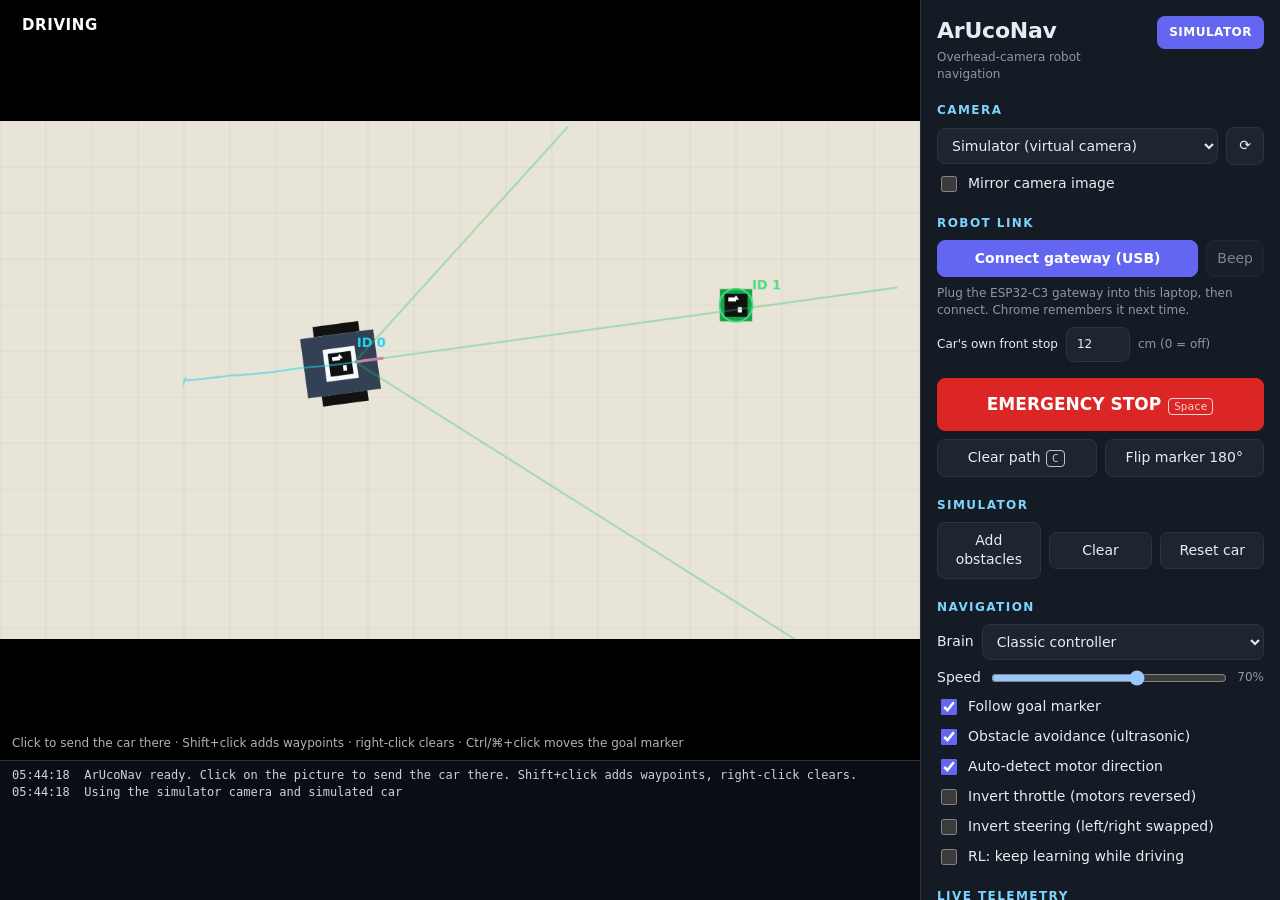
==== robotics/web/index.html @ 1a94e7d3 "Robotics: ArUcoNav web app (browser version of MarkerPilot) robotics/web is a static site: camera vi" ====
<!doctype html>
<html lang="en">
<head>
<meta charset="utf-8">
<meta name="viewport" content="width=device-width, initial-scale=1">
<title>ArUcoNav</title>
<meta name="description" content="Drive an ESP32 robot car to any point you click on an overhead camera picture. Runs in the browser: camera, ArUco markers, USB gateway.">
<link rel="icon" href="icon.svg" type="image/svg+xml">
<link rel="stylesheet" href="style.css">
<script src="vendor/cv.js"></script>
<script src="vendor/aruco.js"></script>
<script type="module" src="js/app.js"></script>
</head>
<body>
<div class="app">
  <section class="stage">
    <div class="view" id="view">
      <canvas id="canvas" width="1280" height="720"></canvas>
      <div class="banner" id="banner">Loading…</div>
      <div class="hint" id="hint">Click to send the car there · Shift+click adds waypoints · right-click clears<span id="simHint"> · Ctrl/⌘+click moves the goal marker</span></div>
    </div>
    <div class="log" id="log" aria-live="polite"></div>
  </section>

  <aside class="panel">
    <header class="brand">
      <div>
        <h1>ArUcoNav</h1>
        <p>Overhead-camera robot navigation</p>
      </div>
      <span class="pill" id="pill">SIMULATOR</span>
    </header>

    <h2>Camera</h2>
    <div class="row">
      <select id="camSelect" aria-label="Camera"><option value="sim">Simulator (virtual camera)</option></select>
      <button class="icon" id="camRefresh" title="Search for cameras again" aria-label="Search for cameras again">⟳</button>
    </div>
    <label class="check"><input type="checkbox" id="mirror"> Mirror camera image</label>

    <h2>Robot link</h2>
    <div class="row">
      <button class="primary" id="connectBtn">Connect gateway (USB)</button>
      <button id="beepBtn" title="Beep on the car">Beep</button>
    </div>
    <p class="note" id="serialNote"></p>
    <div class="row small">
      <label for="guard">Car's own front stop</label>
      <input type="number" id="guard" min="0" max="100" step="1"> <span class="unit">cm (0 = off)</span>
    </div>

    <button class="estop" id="estop">EMERGENCY STOP <kbd>Space</kbd></button>
    <div class="row two">
      <button id="clearBtn">Clear path <kbd>C</kbd></button>
      <button id="flipBtn">Flip marker 180°</button>
    </div>

    <div class="simbox" id="simBox">
      <h2>Simulator</h2>
      <div class="row three">
        <button id="obsBtn">Add obstacles</button>
        <button id="obsClear">Clear</button>
        <button id="carReset">Reset car</button>
      </div>
    </div>

    <h2>Navigation</h2>
    <div class="row">
      <label for="brain">Brain</label>
      <select id="brain"><option value="classic">Classic controller</option><option value="rl">Reinforcement learning</option></select>
    </div>
    <div class="row">
      <label for="speed">Speed</label>
      <input type="range" id="speed" min="0.2" max="1" step="0.05"><span class="unit" id="speedVal"></span>
    </div>
    <label class="check"><input type="checkbox" id="followGoal"> Follow goal marker</label>
    <label class="check"><input type="checkbox" id="obstacles"> Obstacle avoidance (ultrasonic)</label>
    <label class="check"><input type="checkbox" id="autoPol"> Auto-detect motor direction</label>
    <label class="check"><input type="checkbox" id="invT"> Invert throttle (motors reversed)</label>
    <label class="check"><input type="checkbox" id="invS"> Invert steering (left/right swapped)</label>
    <label class="check"><input type="checkbox" id="rlLearn"> RL: keep learning while driving</label>

    <h2>Live telemetry</h2>
    <dl class="tele" id="tele"></dl>
    <div class="bars" id="bars"></div>

    <h2>Markers</h2>
    <p class="note">Car: marker <b>ID 0</b> on top, arrow to the front. Goal: any other ID. Print at 100% scale.</p>
    <a class="button" href="markers.html" target="_blank" rel="noopener">Open printable markers</a>
    <p class="note keys">Keys: <kbd>W</kbd><kbd>A</kbd><kbd>S</kbd><kbd>D</kbd> drive by hand · <kbd>Space</kbd> stop · <kbd>C</kbd> clear · <kbd>F</kbd> full screen</p>
  </aside>
</div>
<video id="video" playsinline muted hidden></video>
</body>
</html>
---- robotics/web/style.css ----
/* Layout: control-room workstation. Live picture left (log under it), control panel right; stacks on narrow screens. */
:root {
  --bg: #0d1117;
  --panel: #151b24;
  --raised: #1d2531;
  --line: #2a3442;
  --fg: #e6edf3;
  --muted: #8b98a8;
  --accent: #6366f1;
  --accent-fg: #ffffff;
  --ok: #16a34a;
  --warn: #f59e0b;
  --bad: #dc2626;
  --sonar: #22c55e;
  --motor: #3b82f6;
  --font: system-ui, -apple-system, "Segoe UI", Roboto, Ubuntu, sans-serif;
  --mono: ui-monospace, "SF Mono", Menlo, Consolas, "DejaVu Sans Mono", monospace;
  color-scheme: dark;
}
* { box-sizing: border-box; }
html, body { height: 100%; }
body { margin: 0; background: var(--bg); color: var(--fg); font: 14px/1.4 var(--font); }
[hidden] { display: none !important; }

.app { display: grid; grid-template-columns: minmax(0, 1fr) 360px; height: 100%; }
.stage { display: grid; grid-template-rows: minmax(0, 1fr) 140px; min-width: 0; min-height: 0; }
.view { position: relative; background: #000; display: grid; place-items: center; min-height: 0; overflow: hidden; }
#canvas { max-width: 100%; max-height: 100%; cursor: crosshair; display: block; }
.banner {
  position: absolute; top: 12px; left: 12px; padding: 4px 10px; border-radius: 4px;
  background: rgba(0, 0, 0, 0.72); color: #fff; font: 700 15px/1.3 var(--font); letter-spacing: 0.04em; text-transform: uppercase;
  pointer-events: none; max-width: calc(100% - 24px);
}
.banner.warn { background: rgba(220, 38, 38, 0.88); }
.hint { position: absolute; bottom: 8px; left: 12px; right: 12px; color: rgba(255,255,255,0.7); font-size: 12px; pointer-events: none; text-shadow: 0 1px 2px #000; }
.log {
  border-top: 1px solid var(--line); background: #0a0e14; color: #c9d4e0; font: 12px/1.45 var(--mono);
  padding: 6px 12px; overflow-y: auto; white-space: pre-wrap; overflow-wrap: anywhere;
}

.panel {
  background: var(--panel); border-left: 1px solid var(--line); overflow-y: auto; min-width: 0;
  padding-block: 16px 24px; padding-left: max(16px, env(safe-area-inset-left, 0px)); padding-right: max(16px, env(safe-area-inset-right, 0px));
  display: flex; flex-direction: column; gap: 8px;
}
.brand { display: flex; justify-content: space-between; align-items: flex-start; gap: 12px; }
.brand h1 { margin: 0; font-size: 22px; letter-spacing: -0.01em; }
.brand p { margin: 2px 0 0; color: var(--muted); font-size: 12px; }
.pill { padding: 8px 12px; border-radius: 8px; font-weight: 800; font-size: 12px; letter-spacing: 0.04em; background: var(--accent); color: #fff; white-space: nowrap; text-align: center; }
.pill.ok { background: var(--ok); } .pill.bad { background: var(--bad); } .pill.idle { background: #475569; }
.panel h2 { margin: 12px 0 0; font-size: 12px; font-weight: 800; letter-spacing: 0.12em; text-transform: uppercase; color: #7dd3fc; }

.row { display: flex; gap: 8px; align-items: center; min-width: 0; }
.row > select, .row > input[type=range] { flex: 1; min-width: 0; }
.row.two > * { flex: 1; } .row.three > * { flex: 1; }
.row.small { font-size: 12px; color: var(--muted); }
.row.small input { width: 64px; }
.unit { color: var(--muted); font-size: 12px; white-space: nowrap; }
label { color: var(--fg); }
.check { display: flex; gap: 8px; align-items: center; cursor: pointer; }
.check input { width: 16px; height: 16px; accent-color: var(--accent); }

select, input[type=number], button, .button {
  font: inherit; color: var(--fg); background: var(--raised); border: 1px solid var(--line); border-radius: 8px; padding: 8px 10px;
}
button, .button { cursor: pointer; text-align: center; text-decoration: none; display: inline-block; }
button:hover, .button:hover { border-color: #3d4a5c; background: #232d3b; }
button:focus-visible, select:focus-visible, input:focus-visible, .button:focus-visible { outline: 2px solid #7dd3fc; outline-offset: 2px; }
button:disabled { opacity: 0.5; cursor: not-allowed; }
button.icon { padding: 8px 12px; }
button.primary { background: var(--accent); border-color: var(--accent); color: var(--accent-fg); font-weight: 700; flex: 1; }
button.primary.connected { background: var(--ok); border-color: var(--ok); }
.estop { background: var(--bad); border-color: var(--bad); color: #fff; font-weight: 800; font-size: 17px; padding: 14px; margin-top: 8px; }
.estop:hover { background: #b91c1c; }
.estop.active { background: #fff; color: var(--bad); }
kbd { font: 11px var(--mono); padding: 1px 5px; border: 1px solid currentColor; border-radius: 4px; opacity: 0.8; margin: 0 1px; }
.note { margin: 0; color: var(--muted); font-size: 12px; }
.note.warn { color: var(--warn); }
.simbox { display: flex; flex-direction: column; gap: 8px; }

.tele { display: grid; grid-template-columns: auto minmax(0, 1fr); gap: 4px 12px; margin: 4px 0 0; }
.tele dt { color: var(--muted); }
.tele dd { margin: 0; font-variant-numeric: tabular-nums; font-family: var(--mono); font-size: 12.5px; overflow-wrap: anywhere; }
.bars { display: grid; grid-template-columns: 92px minmax(0, 1fr) 56px; gap: 6px 10px; align-items: center; margin-top: 6px; }
.bar { height: 8px; border-radius: 4px; background: var(--raised); overflow: hidden; }
.bar > i { display: block; height: 100%; width: 0; border-radius: 4px; transition: width 0.1s linear; }
.bars .val { font: 12px var(--mono); text-align: right; font-variant-numeric: tabular-nums; }
.keys { margin-top: 8px; }

@media (max-width: 900px) {
  .app { grid-template-columns: 1fr; height: auto; }
  .stage { grid-template-rows: auto 120px; }
  .view { aspect-ratio: 16 / 9; max-width: 100%; }
  .panel { border-left: 0; border-top: 1px solid var(--line); }
}
@media (prefers-reduced-motion: reduce) { .bar > i { transition: none; } }
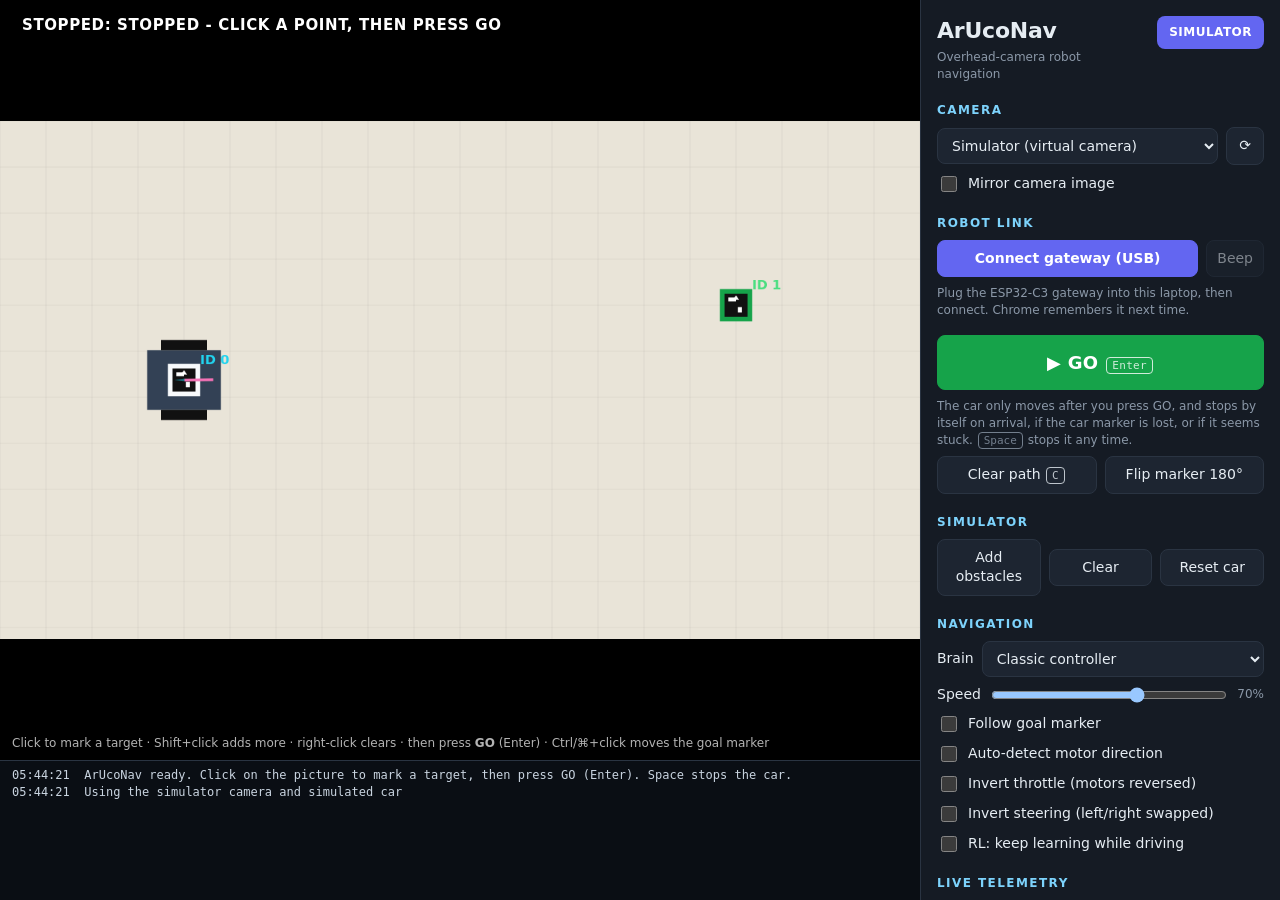
==== commit 6d256f7e: "ArUcoNav web: car moves only after GO; ultrasonic off - Clicking the picture only marks a target. Th" ====
--- a/robotics/web/index.html
+++ b/robotics/web/index.html
@@ -17,7 +17,7 @@
     <div class="view" id="view">
       <canvas id="canvas" width="1280" height="720"></canvas>
       <div class="banner" id="banner">Loading…</div>
-      <div class="hint" id="hint">Click to send the car there · Shift+click adds waypoints · right-click clears<span id="simHint"> · Ctrl/⌘+click moves the goal marker</span></div>
+      <div class="hint" id="hint">Click to mark a target · Shift+click adds more · right-click clears · then press <b>GO</b> (Enter)<span id="simHint"> · Ctrl/⌘+click moves the goal marker</span></div>
     </div>
     <div class="log" id="log" aria-live="polite"></div>
   </section>
@@ -44,12 +44,9 @@
       <button id="beepBtn" title="Beep on the car">Beep</button>
     </div>
     <p class="note" id="serialNote"></p>
-    <div class="row small">
-      <label for="guard">Car's own front stop</label>
-      <input type="number" id="guard" min="0" max="100" step="1"> <span class="unit">cm (0 = off)</span>
-    </div>
 
-    <button class="estop" id="estop">EMERGENCY STOP <kbd>Space</kbd></button>
+    <button class="drive go" id="driveBtn">▶ GO <kbd>Enter</kbd></button>
+    <p class="note">The car only moves after you press GO, and stops by itself on arrival, if the car marker is lost, or if it seems stuck. <kbd>Space</kbd> stops it any time.</p>
     <div class="row two">
       <button id="clearBtn">Clear path <kbd>C</kbd></button>
       <button id="flipBtn">Flip marker 180°</button>
@@ -74,7 +71,6 @@
       <input type="range" id="speed" min="0.2" max="1" step="0.05"><span class="unit" id="speedVal"></span>
     </div>
     <label class="check"><input type="checkbox" id="followGoal"> Follow goal marker</label>
-    <label class="check"><input type="checkbox" id="obstacles"> Obstacle avoidance (ultrasonic)</label>
     <label class="check"><input type="checkbox" id="autoPol"> Auto-detect motor direction</label>
     <label class="check"><input type="checkbox" id="invT"> Invert throttle (motors reversed)</label>
     <label class="check"><input type="checkbox" id="invS"> Invert steering (left/right swapped)</label>
@@ -87,7 +83,7 @@
     <h2>Markers</h2>
     <p class="note">Car: marker <b>ID 0</b> on top, arrow to the front. Goal: any other ID. Print at 100% scale.</p>
     <a class="button" href="markers.html" target="_blank" rel="noopener">Open printable markers</a>
-    <p class="note keys">Keys: <kbd>W</kbd><kbd>A</kbd><kbd>S</kbd><kbd>D</kbd> drive by hand · <kbd>Space</kbd> stop · <kbd>C</kbd> clear · <kbd>F</kbd> full screen</p>
+    <p class="note keys">Keys: <kbd>Enter</kbd> GO · <kbd>Space</kbd> STOP · <kbd>W</kbd><kbd>A</kbd><kbd>S</kbd><kbd>D</kbd> drive by hand (hold) · <kbd>C</kbd> clear · <kbd>F</kbd> full screen</p>
   </aside>
 </div>
 <video id="video" playsinline muted hidden></video>
--- a/robotics/web/style.css
+++ b/robotics/web/style.css
@@ -70,9 +70,11 @@
 button.icon { padding: 8px 12px; }
 button.primary { background: var(--accent); border-color: var(--accent); color: var(--accent-fg); font-weight: 700; flex: 1; }
 button.primary.connected { background: var(--ok); border-color: var(--ok); }
-.estop { background: var(--bad); border-color: var(--bad); color: #fff; font-weight: 800; font-size: 17px; padding: 14px; margin-top: 8px; }
-.estop:hover { background: #b91c1c; }
-.estop.active { background: #fff; color: var(--bad); }
+.drive { color: #fff; font-weight: 800; font-size: 18px; padding: 14px; margin-top: 8px; letter-spacing: 0.02em; }
+.drive.go { background: var(--ok); border-color: var(--ok); }
+.drive.go:hover { background: #15803d; }
+.drive.stop { background: var(--bad); border-color: var(--bad); }
+.drive.stop:hover { background: #b91c1c; }
 kbd { font: 11px var(--mono); padding: 1px 5px; border: 1px solid currentColor; border-radius: 4px; opacity: 0.8; margin: 0 1px; }
 .note { margin: 0; color: var(--muted); font-size: 12px; }
 .note.warn { color: var(--warn); }
